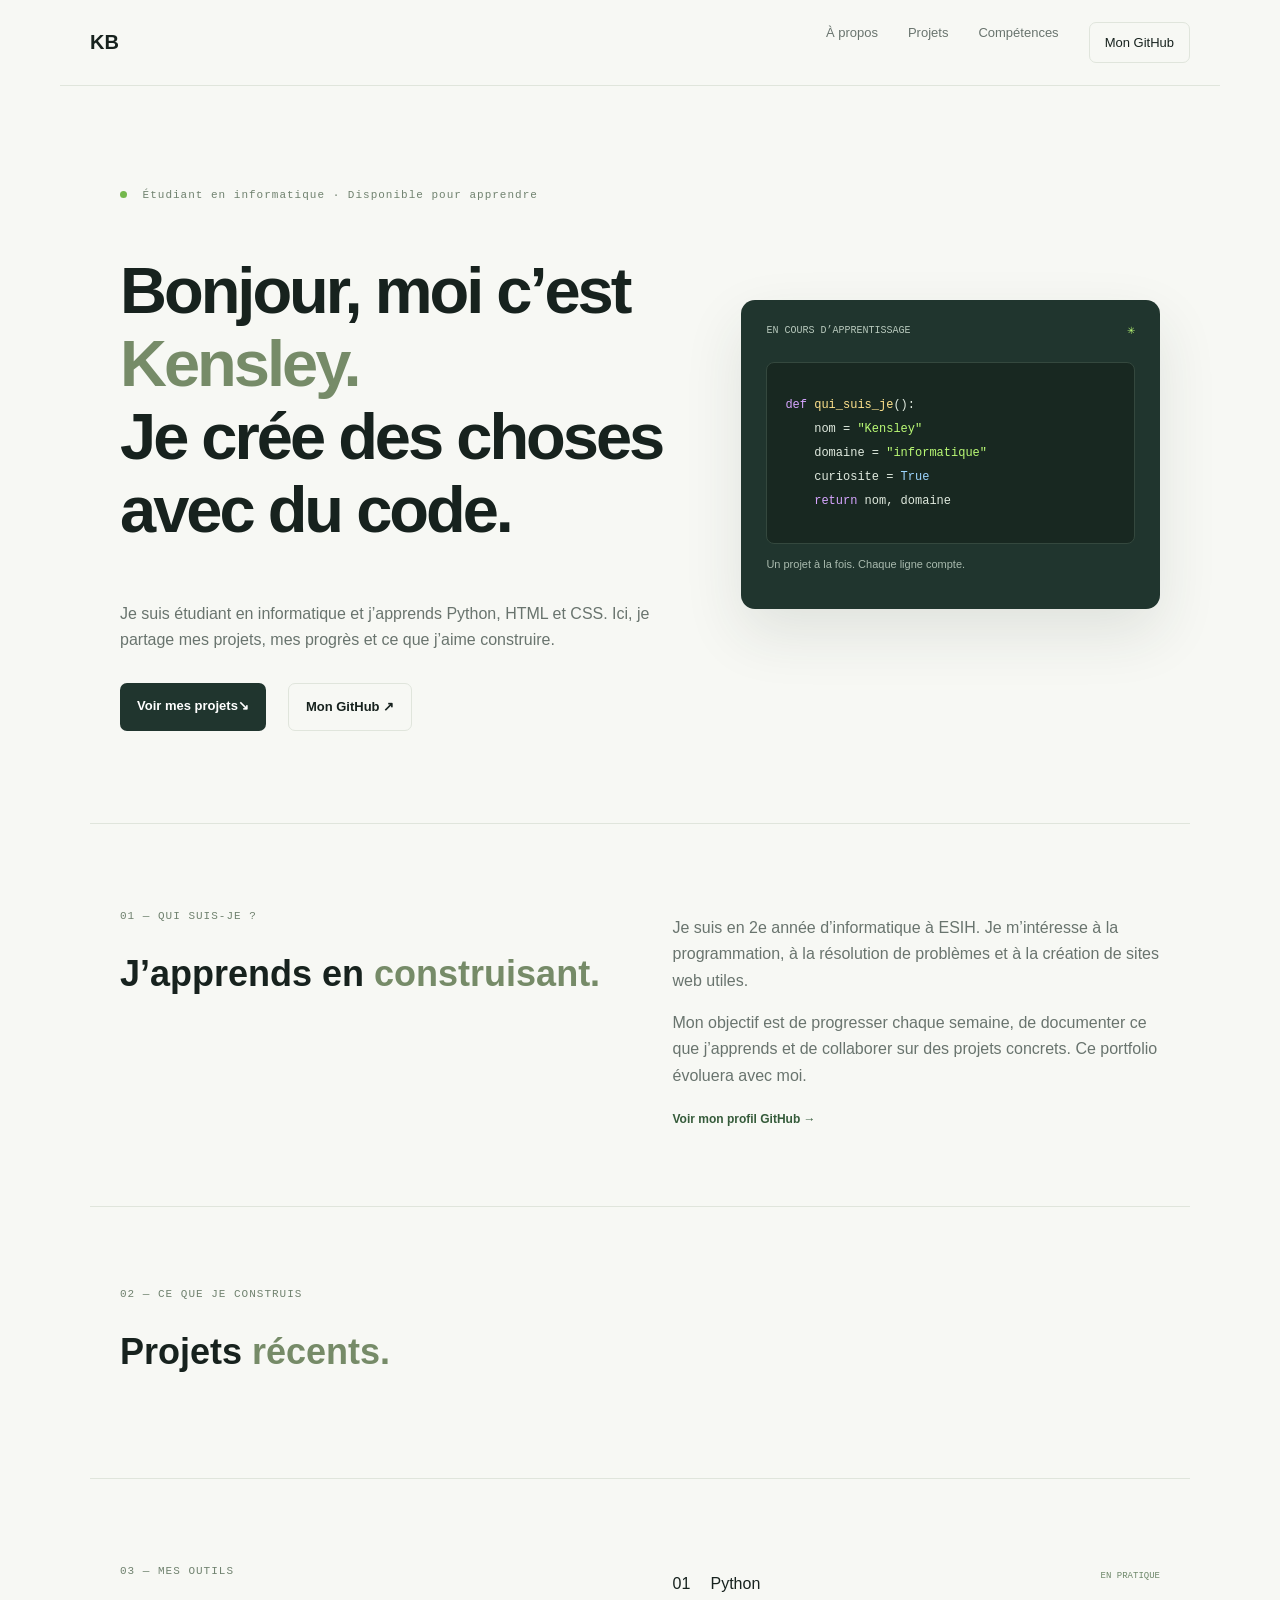
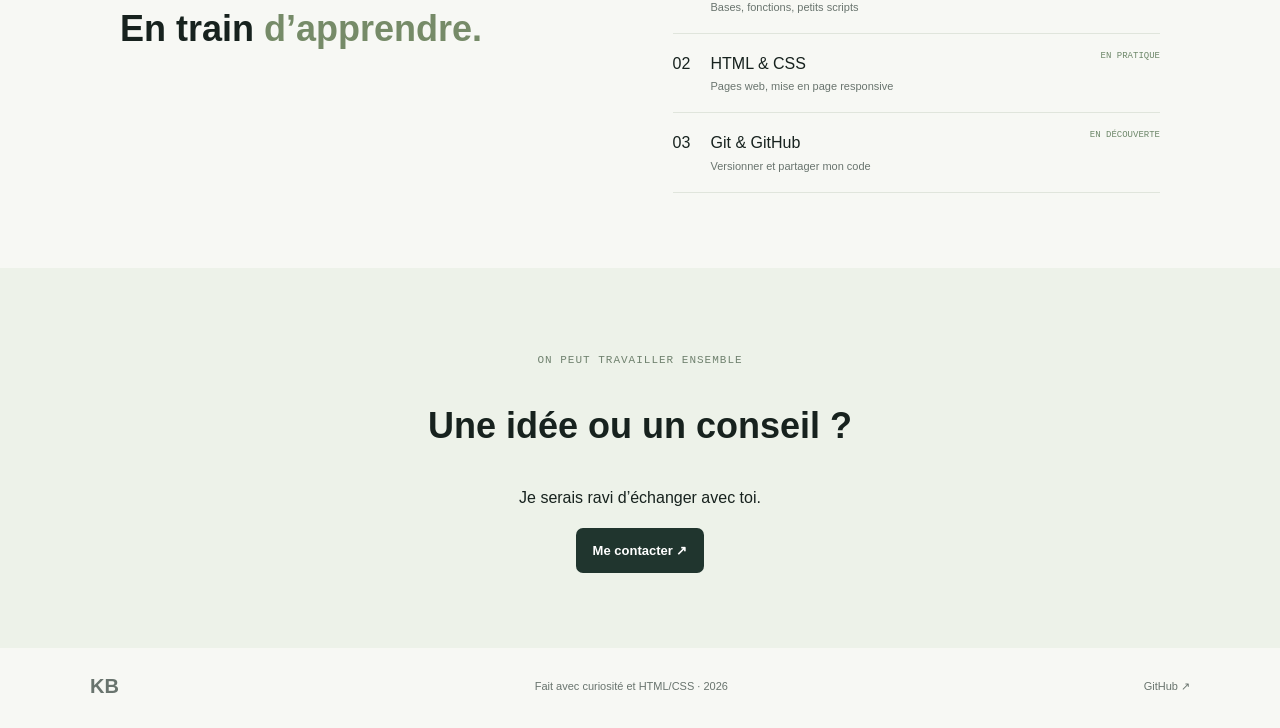
==== index.html @ d97b92f7 "Add portfolio homepage Initial creation of the portfolio webpage for Kensley, including sections for" ====
<!doctype html>
<html lang="fr">
<head>
  <meta charset="utf-8">
  <meta name="viewport" content="width=device-width, initial-scale=1">
  <meta name="description" content="Portfolio de Kensley, étudiant en informatique et développeur débutant.">
  <title>Kensley — Portfolio</title>
  <link rel="stylesheet" href="style.css">
</head>
<body>
  <header class="topbar"><a class="brand" href="#accueil">KB</a><nav aria-label="Navigation principale"><a href="#apropos">À propos</a><a href="#projets">Projets</a><a href="#competences">Compétences</a><a class="contact-link" href="https://github.com/kensleybadette88-cmd" target="_blank" rel="noreferrer">Mon GitHub</a></nav></header>
  <main>
    <section class="hero" id="accueil">
      <div class="hero-copy"><p class="eyebrow"><span class="status-dot"></span> Étudiant en informatique · Disponible pour apprendre</p><h1>Bonjour, moi c’est <span>Kensley.</span><br>Je crée des choses avec du code.</h1><p class="intro">Je suis étudiant en informatique et j’apprends Python, HTML et CSS. Ici, je partage mes projets, mes progrès et ce que j’aime construire.</p><div class="actions"><a class="button primary" href="#projets">Voir mes projets <span aria-hidden="true">↘</span></a><a class="button secondary" href="https://github.com/kensleybadette88-cmd" target="_blank" rel="noreferrer">Mon GitHub ↗</a></div></div>
      <div class="hero-card" aria-label="Carte de présentation"><div class="card-top"><span>EN COURS D’APPRENTISSAGE</span><span class="spark">✳</span></div><div class="code-window"><div class="window-dots"><i></i><i></i><i></i></div><pre><code><span class="code-purple">def</span> <span class="code-yellow">qui_suis_je</span>():
    nom = <span class="code-green">"Kensley"</span>
    domaine = <span class="code-green">"informatique"</span>
    curiosite = <span class="code-blue">True</span>
    <span class="code-purple">return</span> nom, domaine</code></pre></div><p class="card-note">Un projet à la fois. Chaque ligne compte.</p></div>
    </section>
    <section class="section about" id="apropos"><div class="section-heading"><p class="eyebrow">01 — QUI SUIS-JE ?</p><h2>J’apprends en <span>construisant.</span></h2></div><div class="about-text"><p>Je suis en 2e année d’informatique à ESIH. Je m’intéresse à la programmation, à la résolution de problèmes et à la création de sites web utiles.</p><p>Mon objectif est de progresser chaque semaine, de documenter ce que j’apprends et de collaborer sur des projets concrets. Ce portfolio évoluera avec moi.</p><a class="text-link" href="https://github.com/kensleybadette88-cmd" target="_blank" rel="noreferrer">Voir mon profil GitHub →</a></div></section>
    <section class="section projects" id="projets"><div class="section-heading"><p class="eyebrow">02 — CE QUE JE CONSTRUIS</p><h2>Projets <span>récents.</span></h2></div><div class="project-grid"><!-- AJOUTE TES CARTES DE PROJETS ICI --></div></section>
    <section class="section skills" id="competences"><div class="section-heading"><p class="eyebrow">03 — MES OUTILS</p><h2>En train <span>d’apprendre.</span></h2></div><div class="skill-list"><div><span class="skill-number">01</span><span class="skill-name">Python</span><span class="skill-detail">Bases, fonctions, petits scripts</span><span class="skill-level">EN PRATIQUE</span></div><div><span class="skill-number">02</span><span class="skill-name">HTML & CSS</span><span class="skill-detail">Pages web, mise en page responsive</span><span class="skill-level">EN PRATIQUE</span></div><div><span class="skill-number">03</span><span class="skill-name">Git & GitHub</span><span class="skill-detail">Versionner et partager mon code</span><span class="skill-level">EN DÉCOUVERTE</span></div></div></section>
    <section class="closing"><p class="eyebrow">ON PEUT TRAVAILLER ENSEMBLE</p><h2>Une idée ou un conseil ?</h2><p>Je serais ravi d’échanger avec toi.</p><a class="button primary" href="https://github.com/kensleybadette88-cmd" target="_blank" rel="noreferrer">Me contacter ↗</a></section>
  </main>
  <footer><a class="brand" href="#accueil">KB</a><span>Fait avec curiosité et HTML/CSS · 2026</span><a href="https://github.com/kensleybadette88-cmd" target="_blank" rel="noreferrer">GitHub ↗</a></footer>
</body>
</html>
---- style.css ----
:root{--ink:#17221e;--muted:#69746e;--paper:#f7f8f4;--green:#bafa75;--line:#e0e5dc;--deep:#20352e;--mono:monospace;--sans:Arial,sans-serif}*{box-sizing:border-box}html{scroll-behavior:smooth}body{margin:0;background:var(--paper);color:var(--ink);font-family:var(--sans);line-height:1.65}a{color:inherit;text-decoration:none}.topbar,footer{max-width:1160px;margin:auto;padding:22px 30px;display:flex;justify-content:space-between;align-items:center}.topbar{border-bottom:1px solid var(--line)}.brand{font-weight:800;font-size:20px}.topbar nav{display:flex;gap:30px;font-size:13px}.topbar nav a:not(.contact-link){color:var(--muted)}.contact-link{border:1px solid var(--line);padding:9px 15px;border-radius:7px}.hero{max-width:1100px;margin:auto;min-height:560px;padding:92px 30px;display:grid;grid-template-columns:1.15fr .85fr;align-items:center;gap:55px}.eyebrow{font:11px var(--mono);letter-spacing:1px;color:#70826f}.status-dot{display:inline-block;width:7px;height:7px;background:#74b84c;border-radius:50%;margin-right:8px}.hero h1{font-size:clamp(40px,5.2vw,65px);line-height:1.12;letter-spacing:-3px}.hero h1 span,.section-heading h2 span{color:#768b68}.intro,.about-text{color:var(--muted)}.actions{display:flex;gap:12px;margin-top:30px}.button{display:inline-flex;padding:12px 17px;border-radius:7px;font-size:13px;font-weight:700}.primary{background:var(--deep);color:white}.secondary{border:1px solid var(--line);margin-left:10px}.hero-card{background:var(--deep);color:white;border-radius:14px;padding:25px;box-shadow:0 24px 60px #20352e1c}.card-top{display:flex;justify-content:space-between;color:#b7c8bc;font:10px var(--mono)}.spark{color:var(--green)}.code-window{background:#182821;border:1px solid #34483e;border-radius:8px;margin-top:25px;padding:18px}.code-window pre{white-space:pre-wrap;font:12px/2 var(--mono);color:#e0eadf}.code-purple{color:#d6a5ff}.code-yellow{color:#ffe38d}.code-green{color:var(--green)}.code-blue{color:#9dd5ff}.card-note{color:#a9baae;font-size:11px}.section{max-width:1100px;margin:auto;padding:75px 30px;border-top:1px solid var(--line)}.about,.skills{display:grid;grid-template-columns:1fr 1fr;gap:65px}.section-heading h2{font-size:36px;line-height:1.2}.text-link{color:#355b3a;font-weight:bold;font-size:12px}.projects{padding-top:70px}.project-grid{display:grid;grid-template-columns:repeat(3,1fr);gap:18px;margin-top:25px}.project-card{background:white;border:1px solid var(--line);border-radius:10px;overflow:hidden}.project-visual{height:140px;display:grid;place-items:center;background:#e6f0dd}.project-content{padding:20px}.tags{display:flex;gap:8px}.tags span{background:#f1f4ee;padding:4px 8px;font:10px var(--mono)}.skill-list>div{display:grid;grid-template-columns:38px 1fr auto;padding:17px 0;border-bottom:1px solid var(--line)}.skill-detail{grid-column:2;color:var(--muted);font-size:11px}.skill-level{grid-column:3;grid-row:1/3;font:9px var(--mono);color:#6d8769}.closing{text-align:center;padding:75px 20px;background:#edf2e9}.closing h2{font-size:36px}footer{font-size:11px;color:var(--muted)}@media(max-width:760px){.hero{grid-template-columns:1fr;padding:65px 24px;gap:30px}.hero h1{font-size:45px}.section{padding:55px 24px}.about,.skills{grid-template-columns:1fr;gap:20px}.project-grid{grid-template-columns:1fr 1fr}.topbar nav{gap:12px}.topbar nav a:not(.contact-link){display:none}}@media(max-width:500px){.project-grid{grid-template-columns:1fr}.skill-level{display:none}footer{gap:10px;font-size:9px}}
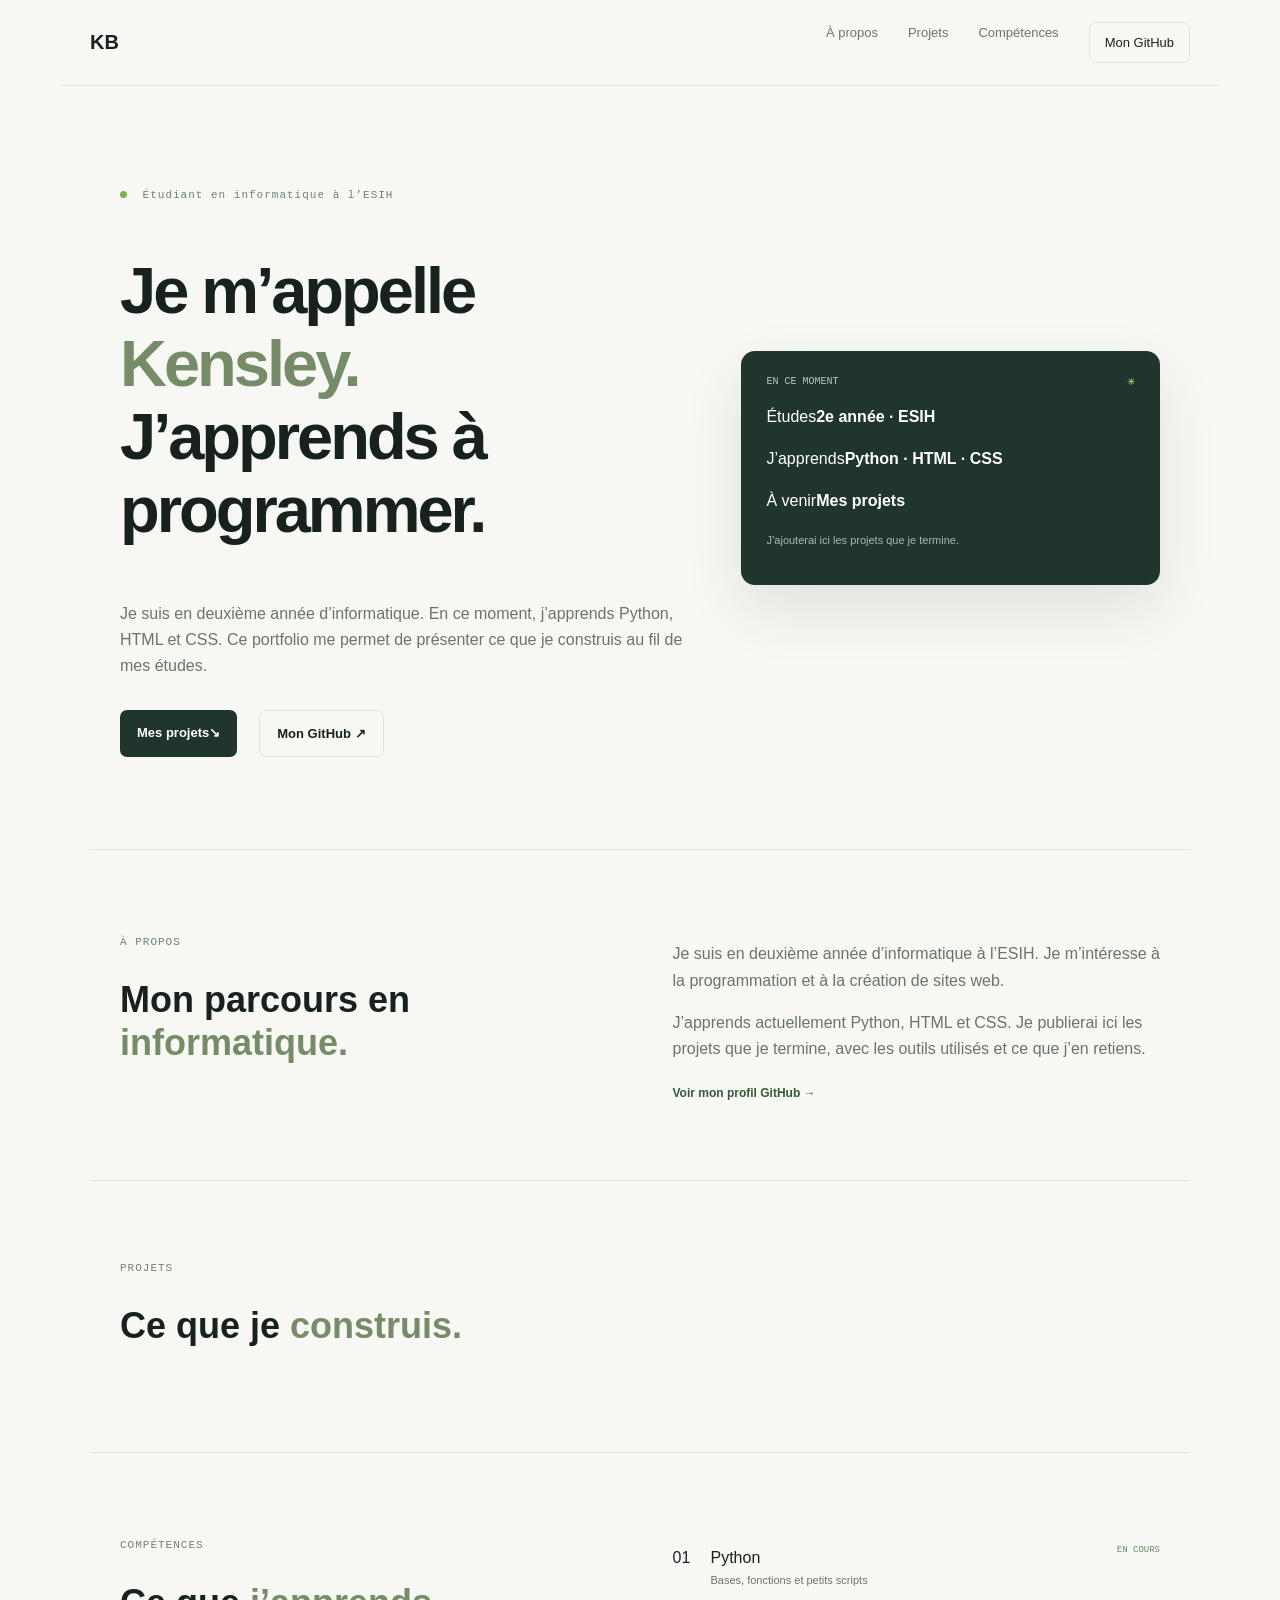
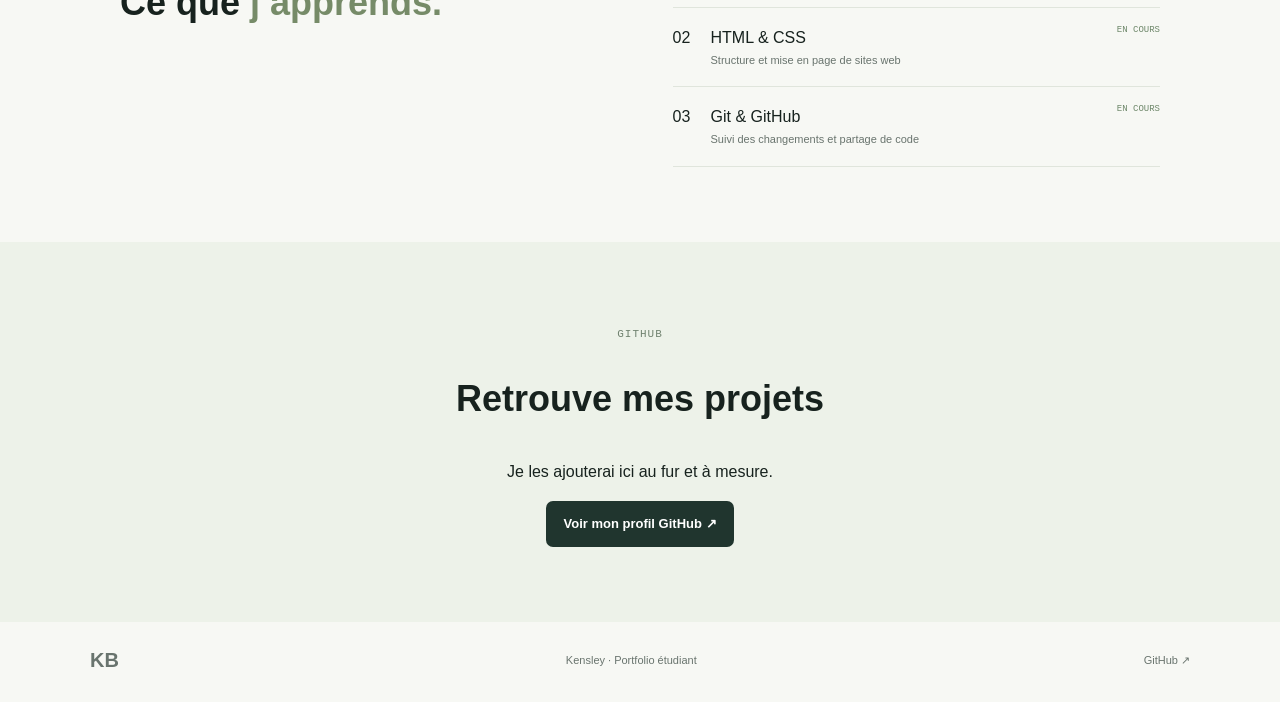
==== commit 569a353b: "Make portfolio text more personal Updated the portfolio description and modified various sections to" ====
--- a/index.html
+++ b/index.html
@@ -3,7 +3,7 @@
 <head>
   <meta charset="utf-8">
   <meta name="viewport" content="width=device-width, initial-scale=1">
-  <meta name="description" content="Portfolio de Kensley, étudiant en informatique et développeur débutant.">
+  <meta name="description" content="Portfolio de Kensley, étudiant en informatique à l’ESIH.">
   <title>Kensley — Portfolio</title>
   <link rel="stylesheet" href="style.css">
 </head>
@@ -11,18 +11,14 @@
   <header class="topbar"><a class="brand" href="#accueil">KB</a><nav aria-label="Navigation principale"><a href="#apropos">À propos</a><a href="#projets">Projets</a><a href="#competences">Compétences</a><a class="contact-link" href="https://github.com/kensleybadette88-cmd" target="_blank" rel="noreferrer">Mon GitHub</a></nav></header>
   <main>
     <section class="hero" id="accueil">
-      <div class="hero-copy"><p class="eyebrow"><span class="status-dot"></span> Étudiant en informatique · Disponible pour apprendre</p><h1>Bonjour, moi c’est <span>Kensley.</span><br>Je crée des choses avec du code.</h1><p class="intro">Je suis étudiant en informatique et j’apprends Python, HTML et CSS. Ici, je partage mes projets, mes progrès et ce que j’aime construire.</p><div class="actions"><a class="button primary" href="#projets">Voir mes projets <span aria-hidden="true">↘</span></a><a class="button secondary" href="https://github.com/kensleybadette88-cmd" target="_blank" rel="noreferrer">Mon GitHub ↗</a></div></div>
-      <div class="hero-card" aria-label="Carte de présentation"><div class="card-top"><span>EN COURS D’APPRENTISSAGE</span><span class="spark">✳</span></div><div class="code-window"><div class="window-dots"><i></i><i></i><i></i></div><pre><code><span class="code-purple">def</span> <span class="code-yellow">qui_suis_je</span>():
-    nom = <span class="code-green">"Kensley"</span>
-    domaine = <span class="code-green">"informatique"</span>
-    curiosite = <span class="code-blue">True</span>
-    <span class="code-purple">return</span> nom, domaine</code></pre></div><p class="card-note">Un projet à la fois. Chaque ligne compte.</p></div>
+      <div class="hero-copy"><p class="eyebrow"><span class="status-dot"></span> Étudiant en informatique à l’ESIH</p><h1>Je m’appelle <span>Kensley.</span><br>J’apprends à programmer.</h1><p class="intro">Je suis en deuxième année d’informatique. En ce moment, j’apprends Python, HTML et CSS. Ce portfolio me permet de présenter ce que je construis au fil de mes études.</p><div class="actions"><a class="button primary" href="#projets">Mes projets <span aria-hidden="true">↘</span></a><a class="button secondary" href="https://github.com/kensleybadette88-cmd" target="_blank" rel="noreferrer">Mon GitHub ↗</a></div></div>
+      <div class="hero-card" aria-label="Mon parcours"><div class="card-top"><span>EN CE MOMENT</span><span class="spark">✳</span></div><div class="profile-facts"><p><span>Études</span><strong>2e année · ESIH</strong></p><p><span>J’apprends</span><strong>Python · HTML · CSS</strong></p><p><span>À venir</span><strong>Mes projets</strong></p></div><p class="card-note">J’ajouterai ici les projets que je termine.</p></div>
     </section>
-    <section class="section about" id="apropos"><div class="section-heading"><p class="eyebrow">01 — QUI SUIS-JE ?</p><h2>J’apprends en <span>construisant.</span></h2></div><div class="about-text"><p>Je suis en 2e année d’informatique à ESIH. Je m’intéresse à la programmation, à la résolution de problèmes et à la création de sites web utiles.</p><p>Mon objectif est de progresser chaque semaine, de documenter ce que j’apprends et de collaborer sur des projets concrets. Ce portfolio évoluera avec moi.</p><a class="text-link" href="https://github.com/kensleybadette88-cmd" target="_blank" rel="noreferrer">Voir mon profil GitHub →</a></div></section>
-    <section class="section projects" id="projets"><div class="section-heading"><p class="eyebrow">02 — CE QUE JE CONSTRUIS</p><h2>Projets <span>récents.</span></h2></div><div class="project-grid"><!-- AJOUTE TES CARTES DE PROJETS ICI --></div></section>
-    <section class="section skills" id="competences"><div class="section-heading"><p class="eyebrow">03 — MES OUTILS</p><h2>En train <span>d’apprendre.</span></h2></div><div class="skill-list"><div><span class="skill-number">01</span><span class="skill-name">Python</span><span class="skill-detail">Bases, fonctions, petits scripts</span><span class="skill-level">EN PRATIQUE</span></div><div><span class="skill-number">02</span><span class="skill-name">HTML & CSS</span><span class="skill-detail">Pages web, mise en page responsive</span><span class="skill-level">EN PRATIQUE</span></div><div><span class="skill-number">03</span><span class="skill-name">Git & GitHub</span><span class="skill-detail">Versionner et partager mon code</span><span class="skill-level">EN DÉCOUVERTE</span></div></div></section>
-    <section class="closing"><p class="eyebrow">ON PEUT TRAVAILLER ENSEMBLE</p><h2>Une idée ou un conseil ?</h2><p>Je serais ravi d’échanger avec toi.</p><a class="button primary" href="https://github.com/kensleybadette88-cmd" target="_blank" rel="noreferrer">Me contacter ↗</a></section>
+    <section class="section about" id="apropos"><div class="section-heading"><p class="eyebrow">À PROPOS</p><h2>Mon parcours en <span>informatique.</span></h2></div><div class="about-text"><p>Je suis en deuxième année d’informatique à l’ESIH. Je m’intéresse à la programmation et à la création de sites web.</p><p>J’apprends actuellement Python, HTML et CSS. Je publierai ici les projets que je termine, avec les outils utilisés et ce que j’en retiens.</p><a class="text-link" href="https://github.com/kensleybadette88-cmd" target="_blank" rel="noreferrer">Voir mon profil GitHub →</a></div></section>
+    <section class="section projects" id="projets"><div class="section-heading"><p class="eyebrow">PROJETS</p><h2>Ce que je <span>construis.</span></h2></div><div class="project-grid"><!-- AJOUTE TES CARTES DE PROJETS ICI --></div></section>
+    <section class="section skills" id="competences"><div class="section-heading"><p class="eyebrow">COMPÉTENCES</p><h2>Ce que <span>j’apprends.</span></h2></div><div class="skill-list"><div><span class="skill-number">01</span><span class="skill-name">Python</span><span class="skill-detail">Bases, fonctions et petits scripts</span><span class="skill-level">EN COURS</span></div><div><span class="skill-number">02</span><span class="skill-name">HTML & CSS</span><span class="skill-detail">Structure et mise en page de sites web</span><span class="skill-level">EN COURS</span></div><div><span class="skill-number">03</span><span class="skill-name">Git & GitHub</span><span class="skill-detail">Suivi des changements et partage de code</span><span class="skill-level">EN COURS</span></div></div></section>
+    <section class="closing"><p class="eyebrow">GITHUB</p><h2>Retrouve mes projets</h2><p>Je les ajouterai ici au fur et à mesure.</p><a class="button primary" href="https://github.com/kensleybadette88-cmd" target="_blank" rel="noreferrer">Voir mon profil GitHub ↗</a></section>
   </main>
-  <footer><a class="brand" href="#accueil">KB</a><span>Fait avec curiosité et HTML/CSS · 2026</span><a href="https://github.com/kensleybadette88-cmd" target="_blank" rel="noreferrer">GitHub ↗</a></footer>
+  <footer><a class="brand" href="#accueil">KB</a><span>Kensley · Portfolio étudiant</span><a href="https://github.com/kensleybadette88-cmd" target="_blank" rel="noreferrer">GitHub ↗</a></footer>
 </body>
 </html>
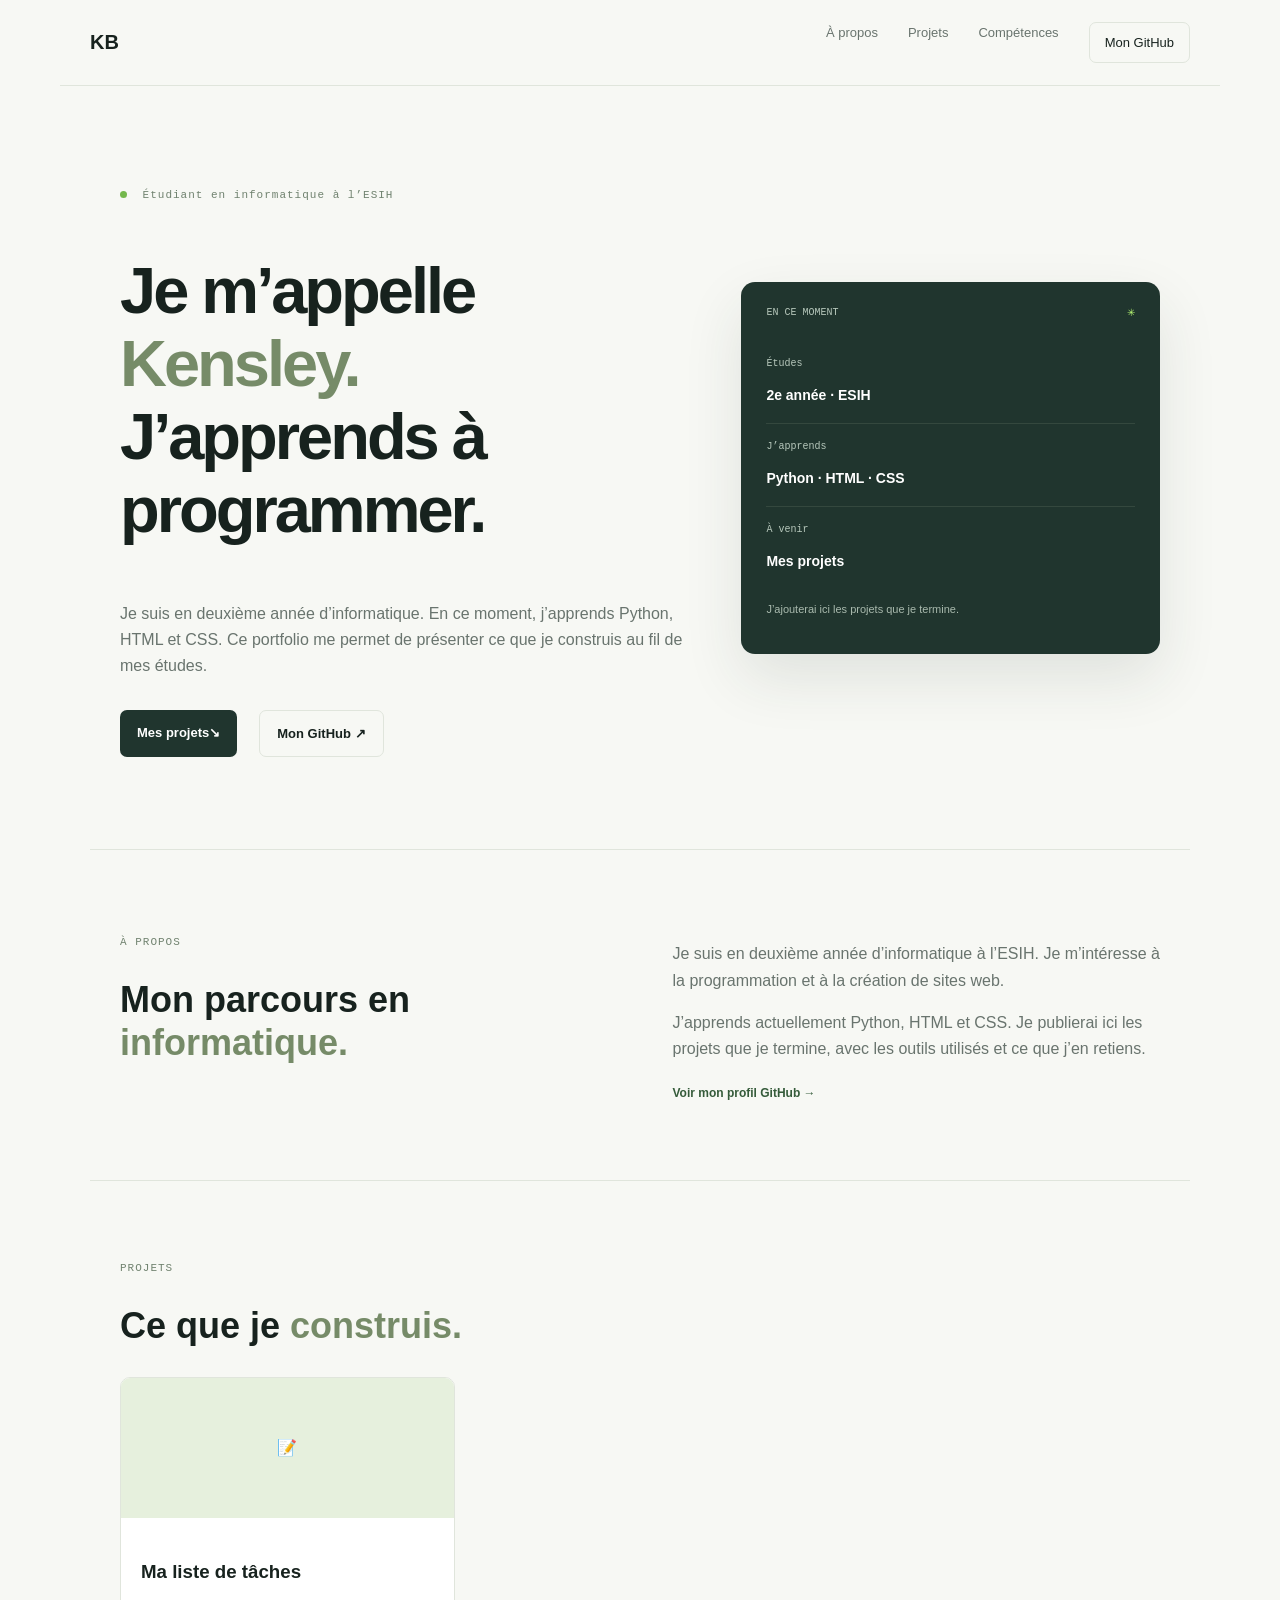
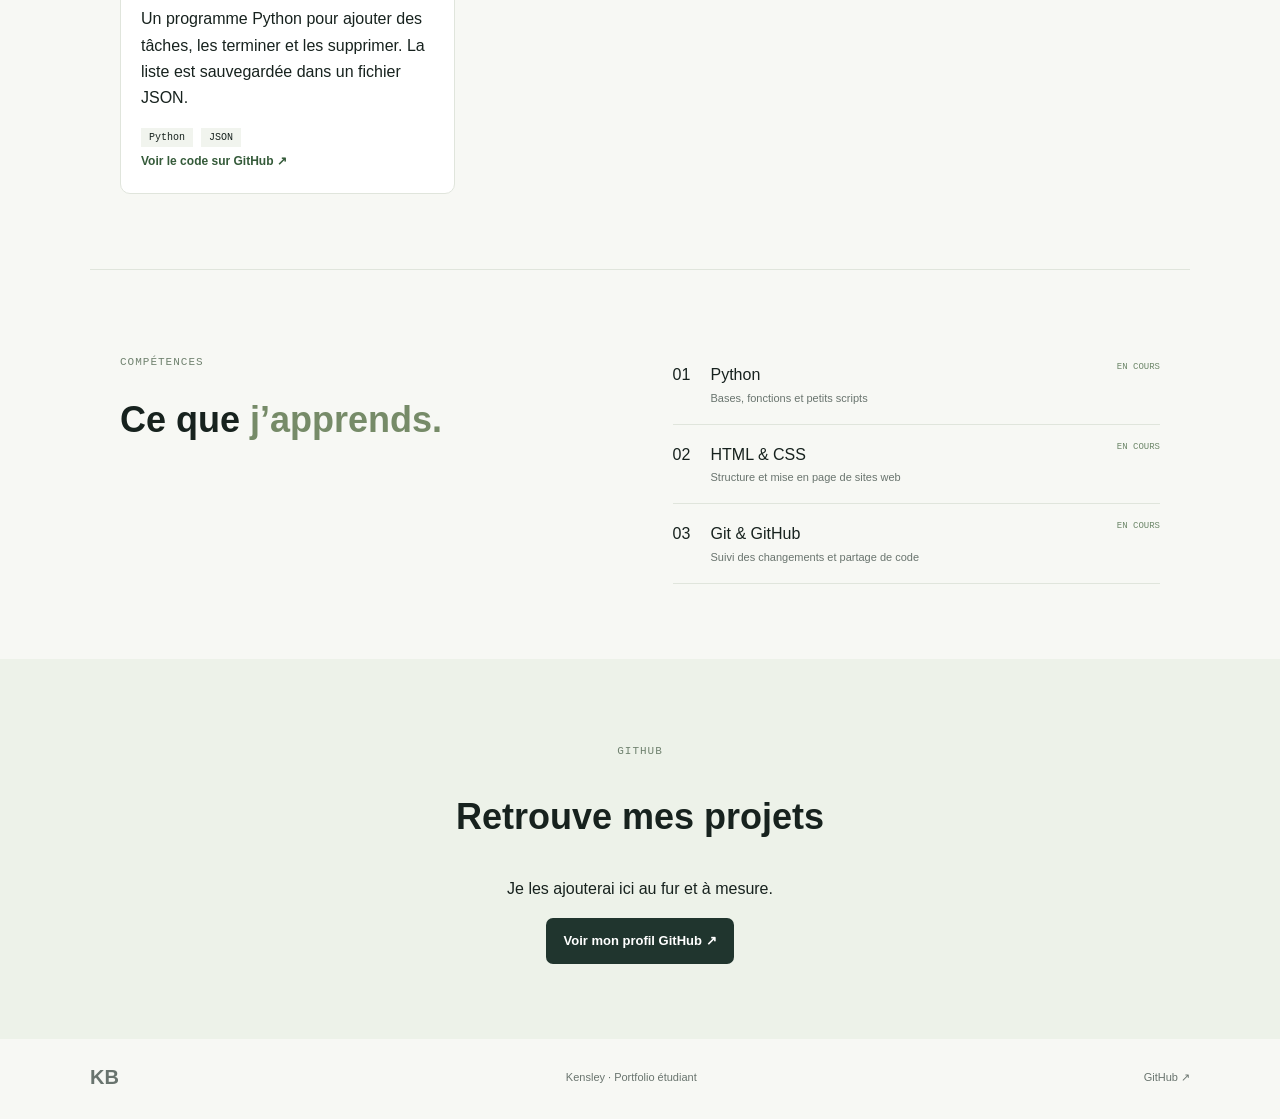
==== commit 9a1f064a: "Ajoute ma liste de tâches au portfolio Added a project card for a task list application with a descr" ====
--- a/index.html
+++ b/index.html
@@ -15,7 +15,15 @@
       <div class="hero-card" aria-label="Mon parcours"><div class="card-top"><span>EN CE MOMENT</span><span class="spark">✳</span></div><div class="profile-facts"><p><span>Études</span><strong>2e année · ESIH</strong></p><p><span>J’apprends</span><strong>Python · HTML · CSS</strong></p><p><span>À venir</span><strong>Mes projets</strong></p></div><p class="card-note">J’ajouterai ici les projets que je termine.</p></div>
     </section>
     <section class="section about" id="apropos"><div class="section-heading"><p class="eyebrow">À PROPOS</p><h2>Mon parcours en <span>informatique.</span></h2></div><div class="about-text"><p>Je suis en deuxième année d’informatique à l’ESIH. Je m’intéresse à la programmation et à la création de sites web.</p><p>J’apprends actuellement Python, HTML et CSS. Je publierai ici les projets que je termine, avec les outils utilisés et ce que j’en retiens.</p><a class="text-link" href="https://github.com/kensleybadette88-cmd" target="_blank" rel="noreferrer">Voir mon profil GitHub →</a></div></section>
-    <section class="section projects" id="projets"><div class="section-heading"><p class="eyebrow">PROJETS</p><h2>Ce que je <span>construis.</span></h2></div><div class="project-grid"><!-- AJOUTE TES CARTES DE PROJETS ICI --></div></section>
+    <section class="section projects" id="projets"><div class="section-heading"><p class="eyebrow">PROJETS</p><h2>Ce que je <span>construis.</span></h2></div><div class="project-grid"><article class="project-card">
+  <div class="project-visual" aria-hidden="true">📝</div>
+  <div class="project-content">
+    <h3>Ma liste de tâches</h3>
+    <p>Un programme Python pour ajouter des tâches, les terminer et les supprimer. La liste est sauvegardée dans un fichier JSON.</p>
+    <div class="tags"><span>Python</span><span>JSON</span></div>
+    <a class="text-link" href="https://github.com/kensleybadette88-cmd/liste-de-taches" target="_blank" rel="noreferrer">Voir le code sur GitHub ↗</a>
+  </div>
+</article></div></section>
     <section class="section skills" id="competences"><div class="section-heading"><p class="eyebrow">COMPÉTENCES</p><h2>Ce que <span>j’apprends.</span></h2></div><div class="skill-list"><div><span class="skill-number">01</span><span class="skill-name">Python</span><span class="skill-detail">Bases, fonctions et petits scripts</span><span class="skill-level">EN COURS</span></div><div><span class="skill-number">02</span><span class="skill-name">HTML & CSS</span><span class="skill-detail">Structure et mise en page de sites web</span><span class="skill-level">EN COURS</span></div><div><span class="skill-number">03</span><span class="skill-name">Git & GitHub</span><span class="skill-detail">Suivi des changements et partage de code</span><span class="skill-level">EN COURS</span></div></div></section>
     <section class="closing"><p class="eyebrow">GITHUB</p><h2>Retrouve mes projets</h2><p>Je les ajouterai ici au fur et à mesure.</p><a class="button primary" href="https://github.com/kensleybadette88-cmd" target="_blank" rel="noreferrer">Voir mon profil GitHub ↗</a></section>
   </main>
--- a/style.css
+++ b/style.css
@@ -1 +1,4 @@
 :root{--ink:#17221e;--muted:#69746e;--paper:#f7f8f4;--green:#bafa75;--line:#e0e5dc;--deep:#20352e;--mono:monospace;--sans:Arial,sans-serif}*{box-sizing:border-box}html{scroll-behavior:smooth}body{margin:0;background:var(--paper);color:var(--ink);font-family:var(--sans);line-height:1.65}a{color:inherit;text-decoration:none}.topbar,footer{max-width:1160px;margin:auto;padding:22px 30px;display:flex;justify-content:space-between;align-items:center}.topbar{border-bottom:1px solid var(--line)}.brand{font-weight:800;font-size:20px}.topbar nav{display:flex;gap:30px;font-size:13px}.topbar nav a:not(.contact-link){color:var(--muted)}.contact-link{border:1px solid var(--line);padding:9px 15px;border-radius:7px}.hero{max-width:1100px;margin:auto;min-height:560px;padding:92px 30px;display:grid;grid-template-columns:1.15fr .85fr;align-items:center;gap:55px}.eyebrow{font:11px var(--mono);letter-spacing:1px;color:#70826f}.status-dot{display:inline-block;width:7px;height:7px;background:#74b84c;border-radius:50%;margin-right:8px}.hero h1{font-size:clamp(40px,5.2vw,65px);line-height:1.12;letter-spacing:-3px}.hero h1 span,.section-heading h2 span{color:#768b68}.intro,.about-text{color:var(--muted)}.actions{display:flex;gap:12px;margin-top:30px}.button{display:inline-flex;padding:12px 17px;border-radius:7px;font-size:13px;font-weight:700}.primary{background:var(--deep);color:white}.secondary{border:1px solid var(--line);margin-left:10px}.hero-card{background:var(--deep);color:white;border-radius:14px;padding:25px;box-shadow:0 24px 60px #20352e1c}.card-top{display:flex;justify-content:space-between;color:#b7c8bc;font:10px var(--mono)}.spark{color:var(--green)}.code-window{background:#182821;border:1px solid #34483e;border-radius:8px;margin-top:25px;padding:18px}.code-window pre{white-space:pre-wrap;font:12px/2 var(--mono);color:#e0eadf}.code-purple{color:#d6a5ff}.code-yellow{color:#ffe38d}.code-green{color:var(--green)}.code-blue{color:#9dd5ff}.card-note{color:#a9baae;font-size:11px}.section{max-width:1100px;margin:auto;padding:75px 30px;border-top:1px solid var(--line)}.about,.skills{display:grid;grid-template-columns:1fr 1fr;gap:65px}.section-heading h2{font-size:36px;line-height:1.2}.text-link{color:#355b3a;font-weight:bold;font-size:12px}.projects{padding-top:70px}.project-grid{display:grid;grid-template-columns:repeat(3,1fr);gap:18px;margin-top:25px}.project-card{background:white;border:1px solid var(--line);border-radius:10px;overflow:hidden}.project-visual{height:140px;display:grid;place-items:center;background:#e6f0dd}.project-content{padding:20px}.tags{display:flex;gap:8px}.tags span{background:#f1f4ee;padding:4px 8px;font:10px var(--mono)}.skill-list>div{display:grid;grid-template-columns:38px 1fr auto;padding:17px 0;border-bottom:1px solid var(--line)}.skill-detail{grid-column:2;color:var(--muted);font-size:11px}.skill-level{grid-column:3;grid-row:1/3;font:9px var(--mono);color:#6d8769}.closing{text-align:center;padding:75px 20px;background:#edf2e9}.closing h2{font-size:36px}footer{font-size:11px;color:var(--muted)}@media(max-width:760px){.hero{grid-template-columns:1fr;padding:65px 24px;gap:30px}.hero h1{font-size:45px}.section{padding:55px 24px}.about,.skills{grid-template-columns:1fr;gap:20px}.project-grid{grid-template-columns:1fr 1fr}.topbar nav{gap:12px}.topbar nav a:not(.contact-link){display:none}}@media(max-width:500px){.project-grid{grid-template-columns:1fr}.skill-level{display:none}footer{gap:10px;font-size:9px}}
+.profile-facts{margin-top:22px}.profile-facts p{display:flex;flex-direction:column;gap:5px;margin:0;padding:14px 0;border-bottom:1px solid #34483e}.profile-facts p:last-child{border:0}.profile-facts span{font:10px var(--mono);color:#b7c8bc}.profile-facts strong{font-size:14px;color:white}
+
+.profile-facts p{gap:12px;padding:17px 0}.profile-facts span{display:block;margin-bottom:4px}.profile-facts strong{display:block;line-height:1.5}
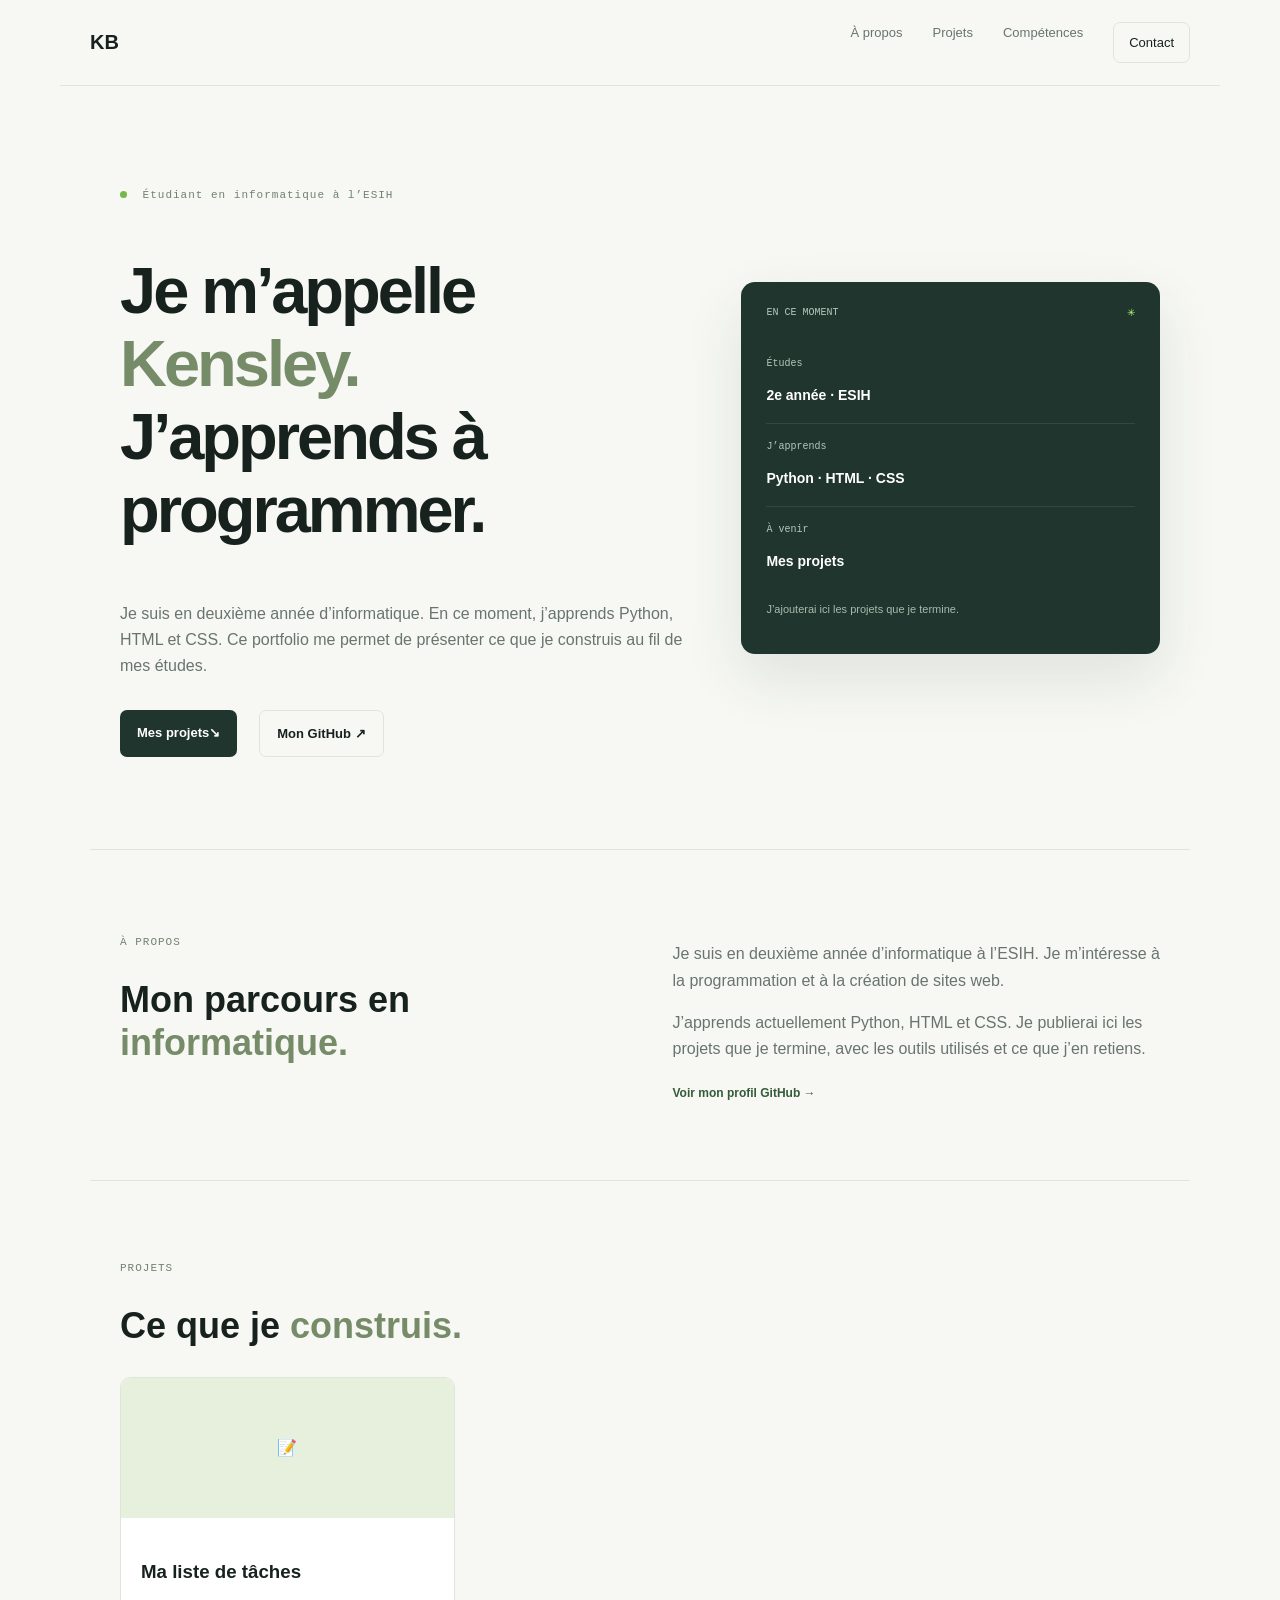
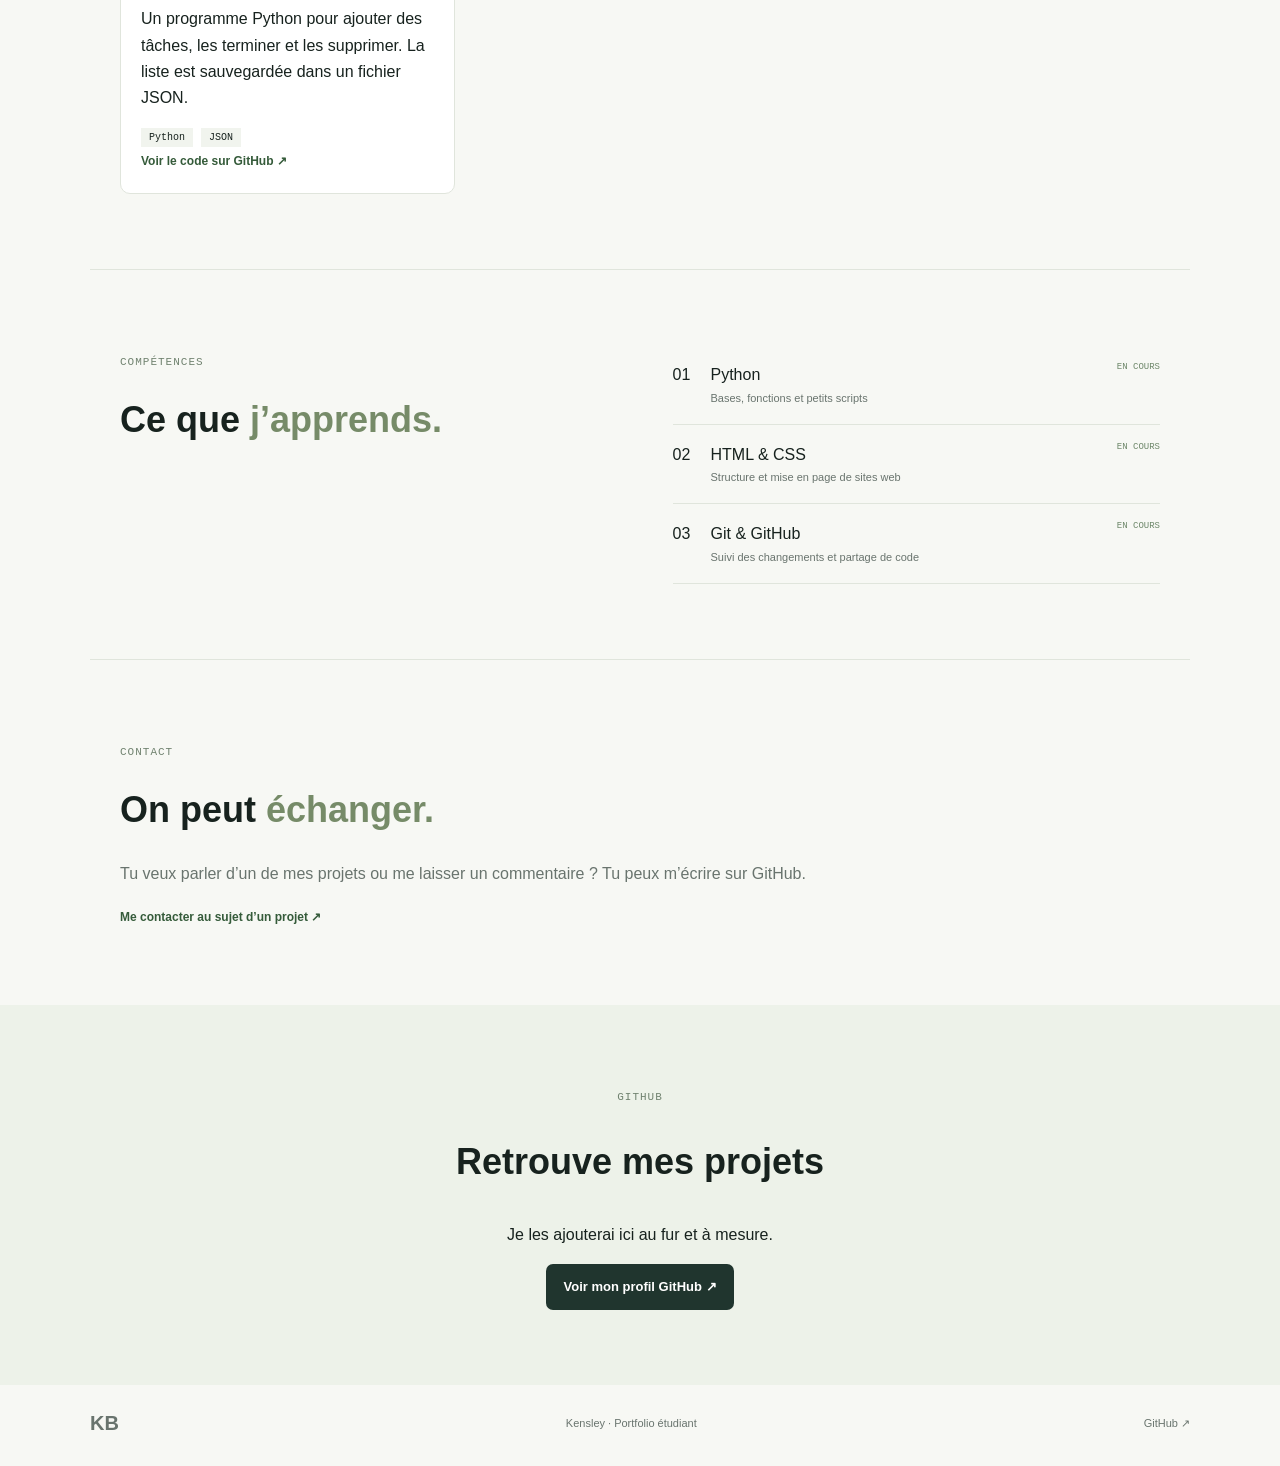
==== commit 1103be54: "Ajoute une section Contact" ====
--- a/index.html
+++ b/index.html
@@ -8,7 +8,7 @@
   <link rel="stylesheet" href="style.css">
 </head>
 <body>
-  <header class="topbar"><a class="brand" href="#accueil">KB</a><nav aria-label="Navigation principale"><a href="#apropos">À propos</a><a href="#projets">Projets</a><a href="#competences">Compétences</a><a class="contact-link" href="https://github.com/kensleybadette88-cmd" target="_blank" rel="noreferrer">Mon GitHub</a></nav></header>
+  <header class="topbar"><a class="brand" href="#accueil">KB</a><nav aria-label="Navigation principale"><a href="#apropos">À propos</a><a href="#projets">Projets</a><a href="#competences">Compétences</a><a class="contact-link" href="#contact">Contact</a></nav></header>
   <main>
     <section class="hero" id="accueil">
       <div class="hero-copy"><p class="eyebrow"><span class="status-dot"></span> Étudiant en informatique à l’ESIH</p><h1>Je m’appelle <span>Kensley.</span><br>J’apprends à programmer.</h1><p class="intro">Je suis en deuxième année d’informatique. En ce moment, j’apprends Python, HTML et CSS. Ce portfolio me permet de présenter ce que je construis au fil de mes études.</p><div class="actions"><a class="button primary" href="#projets">Mes projets <span aria-hidden="true">↘</span></a><a class="button secondary" href="https://github.com/kensleybadette88-cmd" target="_blank" rel="noreferrer">Mon GitHub ↗</a></div></div>
@@ -25,6 +25,7 @@
   </div>
 </article></div></section>
     <section class="section skills" id="competences"><div class="section-heading"><p class="eyebrow">COMPÉTENCES</p><h2>Ce que <span>j’apprends.</span></h2></div><div class="skill-list"><div><span class="skill-number">01</span><span class="skill-name">Python</span><span class="skill-detail">Bases, fonctions et petits scripts</span><span class="skill-level">EN COURS</span></div><div><span class="skill-number">02</span><span class="skill-name">HTML & CSS</span><span class="skill-detail">Structure et mise en page de sites web</span><span class="skill-level">EN COURS</span></div><div><span class="skill-number">03</span><span class="skill-name">Git & GitHub</span><span class="skill-detail">Suivi des changements et partage de code</span><span class="skill-level">EN COURS</span></div></div></section>
+    <section class="section contact" id="contact"><div class="section-heading"><p class="eyebrow">CONTACT</p><h2>On peut <span>échanger.</span></h2></div><div class="about-text"><p>Tu veux parler d’un de mes projets ou me laisser un commentaire ? Tu peux m’écrire sur GitHub.</p><a class="text-link" href="https://github.com/kensleybadette88-cmd/liste-de-taches/issues/new" target="_blank" rel="noreferrer">Me contacter au sujet d’un projet ↗</a></div></section>
     <section class="closing"><p class="eyebrow">GITHUB</p><h2>Retrouve mes projets</h2><p>Je les ajouterai ici au fur et à mesure.</p><a class="button primary" href="https://github.com/kensleybadette88-cmd" target="_blank" rel="noreferrer">Voir mon profil GitHub ↗</a></section>
   </main>
   <footer><a class="brand" href="#accueil">KB</a><span>Kensley · Portfolio étudiant</span><a href="https://github.com/kensleybadette88-cmd" target="_blank" rel="noreferrer">GitHub ↗</a></footer>
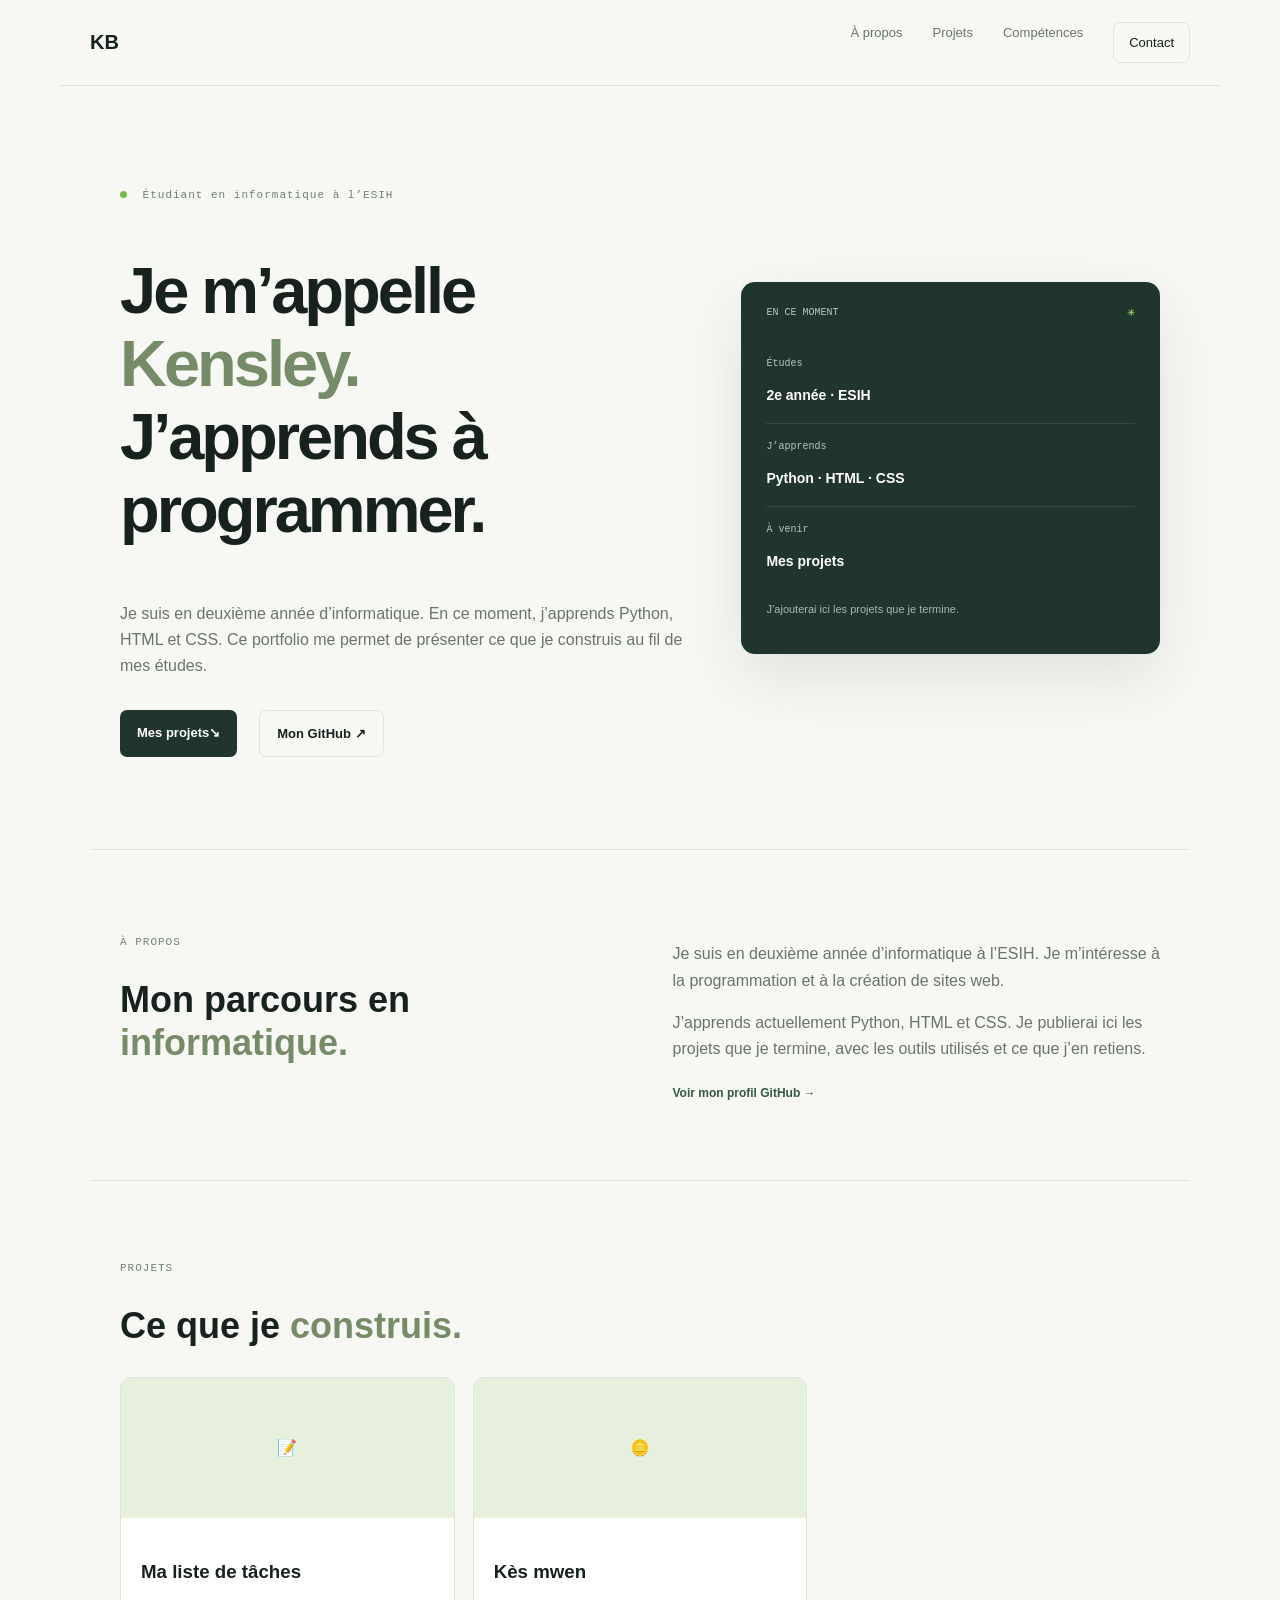
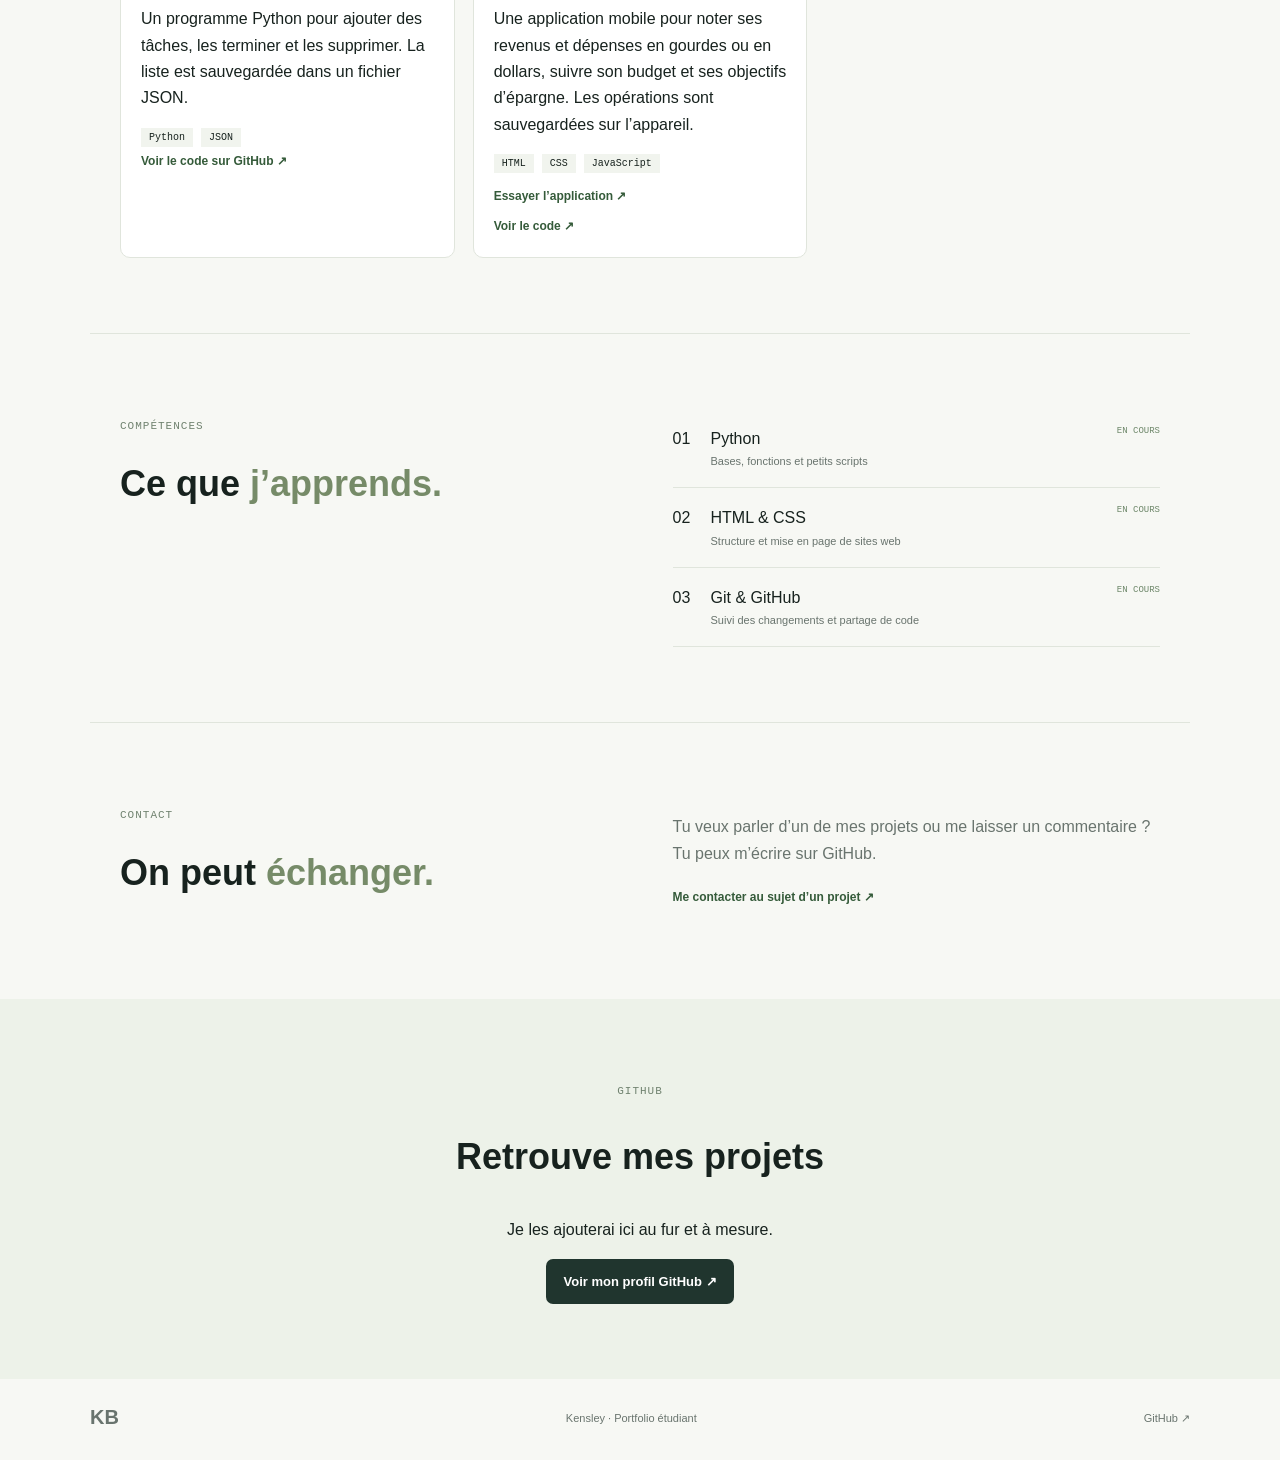
==== commit 3e007879: "Ajoute Kès mwen au portfolio" ====
--- a/index.html
+++ b/index.html
@@ -23,6 +23,15 @@
     <div class="tags"><span>Python</span><span>JSON</span></div>
     <a class="text-link" href="https://github.com/kensleybadette88-cmd/liste-de-taches" target="_blank" rel="noreferrer">Voir le code sur GitHub ↗</a>
   </div>
+</article>
+<article class="project-card">
+  <div class="project-visual" aria-hidden="true">🪙</div>
+  <div class="project-content">
+    <h3>Kès mwen</h3>
+    <p>Une application mobile pour noter ses revenus et dépenses en gourdes ou en dollars, suivre son budget et ses objectifs d’épargne. Les opérations sont sauvegardées sur l’appareil.</p>
+    <div class="tags"><span>HTML</span><span>CSS</span><span>JavaScript</span></div>
+    <div class="project-links"><a class="text-link" href="https://kensleybadette88-cmd.github.io/kes-mwen/">Essayer l’application ↗</a><a class="text-link" href="https://github.com/kensleybadette88-cmd/kensleybadette88-cmd.github.io/tree/main/kes-mwen" target="_blank" rel="noreferrer">Voir le code ↗</a></div>
+  </div>
 </article></div></section>
     <section class="section skills" id="competences"><div class="section-heading"><p class="eyebrow">COMPÉTENCES</p><h2>Ce que <span>j’apprends.</span></h2></div><div class="skill-list"><div><span class="skill-number">01</span><span class="skill-name">Python</span><span class="skill-detail">Bases, fonctions et petits scripts</span><span class="skill-level">EN COURS</span></div><div><span class="skill-number">02</span><span class="skill-name">HTML & CSS</span><span class="skill-detail">Structure et mise en page de sites web</span><span class="skill-level">EN COURS</span></div><div><span class="skill-number">03</span><span class="skill-name">Git & GitHub</span><span class="skill-detail">Suivi des changements et partage de code</span><span class="skill-level">EN COURS</span></div></div></section>
     <section class="section contact" id="contact"><div class="section-heading"><p class="eyebrow">CONTACT</p><h2>On peut <span>échanger.</span></h2></div><div class="about-text"><p>Tu veux parler d’un de mes projets ou me laisser un commentaire ? Tu peux m’écrire sur GitHub.</p><a class="text-link" href="https://github.com/kensleybadette88-cmd/liste-de-taches/issues/new" target="_blank" rel="noreferrer">Me contacter au sujet d’un projet ↗</a></div></section>
--- a/style.css
+++ b/style.css
@@ -1,4 +1,6 @@
-:root{--ink:#17221e;--muted:#69746e;--paper:#f7f8f4;--green:#bafa75;--line:#e0e5dc;--deep:#20352e;--mono:monospace;--sans:Arial,sans-serif}*{box-sizing:border-box}html{scroll-behavior:smooth}body{margin:0;background:var(--paper);color:var(--ink);font-family:var(--sans);line-height:1.65}a{color:inherit;text-decoration:none}.topbar,footer{max-width:1160px;margin:auto;padding:22px 30px;display:flex;justify-content:space-between;align-items:center}.topbar{border-bottom:1px solid var(--line)}.brand{font-weight:800;font-size:20px}.topbar nav{display:flex;gap:30px;font-size:13px}.topbar nav a:not(.contact-link){color:var(--muted)}.contact-link{border:1px solid var(--line);padding:9px 15px;border-radius:7px}.hero{max-width:1100px;margin:auto;min-height:560px;padding:92px 30px;display:grid;grid-template-columns:1.15fr .85fr;align-items:center;gap:55px}.eyebrow{font:11px var(--mono);letter-spacing:1px;color:#70826f}.status-dot{display:inline-block;width:7px;height:7px;background:#74b84c;border-radius:50%;margin-right:8px}.hero h1{font-size:clamp(40px,5.2vw,65px);line-height:1.12;letter-spacing:-3px}.hero h1 span,.section-heading h2 span{color:#768b68}.intro,.about-text{color:var(--muted)}.actions{display:flex;gap:12px;margin-top:30px}.button{display:inline-flex;padding:12px 17px;border-radius:7px;font-size:13px;font-weight:700}.primary{background:var(--deep);color:white}.secondary{border:1px solid var(--line);margin-left:10px}.hero-card{background:var(--deep);color:white;border-radius:14px;padding:25px;box-shadow:0 24px 60px #20352e1c}.card-top{display:flex;justify-content:space-between;color:#b7c8bc;font:10px var(--mono)}.spark{color:var(--green)}.code-window{background:#182821;border:1px solid #34483e;border-radius:8px;margin-top:25px;padding:18px}.code-window pre{white-space:pre-wrap;font:12px/2 var(--mono);color:#e0eadf}.code-purple{color:#d6a5ff}.code-yellow{color:#ffe38d}.code-green{color:var(--green)}.code-blue{color:#9dd5ff}.card-note{color:#a9baae;font-size:11px}.section{max-width:1100px;margin:auto;padding:75px 30px;border-top:1px solid var(--line)}.about,.skills{display:grid;grid-template-columns:1fr 1fr;gap:65px}.section-heading h2{font-size:36px;line-height:1.2}.text-link{color:#355b3a;font-weight:bold;font-size:12px}.projects{padding-top:70px}.project-grid{display:grid;grid-template-columns:repeat(3,1fr);gap:18px;margin-top:25px}.project-card{background:white;border:1px solid var(--line);border-radius:10px;overflow:hidden}.project-visual{height:140px;display:grid;place-items:center;background:#e6f0dd}.project-content{padding:20px}.tags{display:flex;gap:8px}.tags span{background:#f1f4ee;padding:4px 8px;font:10px var(--mono)}.skill-list>div{display:grid;grid-template-columns:38px 1fr auto;padding:17px 0;border-bottom:1px solid var(--line)}.skill-detail{grid-column:2;color:var(--muted);font-size:11px}.skill-level{grid-column:3;grid-row:1/3;font:9px var(--mono);color:#6d8769}.closing{text-align:center;padding:75px 20px;background:#edf2e9}.closing h2{font-size:36px}footer{font-size:11px;color:var(--muted)}@media(max-width:760px){.hero{grid-template-columns:1fr;padding:65px 24px;gap:30px}.hero h1{font-size:45px}.section{padding:55px 24px}.about,.skills{grid-template-columns:1fr;gap:20px}.project-grid{grid-template-columns:1fr 1fr}.topbar nav{gap:12px}.topbar nav a:not(.contact-link){display:none}}@media(max-width:500px){.project-grid{grid-template-columns:1fr}.skill-level{display:none}footer{gap:10px;font-size:9px}}
+:root{--ink:#17221e;--muted:#69746e;--paper:#f7f8f4;--green:#bafa75;--line:#e0e5dc;--deep:#20352e;--mono:monospace;--sans:Arial,sans-serif}*{box-sizing:border-box}html{scroll-behavior:smooth}body{margin:0;background:var(--paper);color:var(--ink);font-family:var(--sans);line-height:1.65}a{color:inherit;text-decoration:none}.topbar,footer{max-width:1160px;margin:auto;padding:22px 30px;display:flex;justify-content:space-between;align-items:center}.topbar{border-bottom:1px solid var(--line)}.brand{font-weight:800;font-size:20px}.topbar nav{display:flex;gap:30px;font-size:13px}.topbar nav a:not(.contact-link){color:var(--muted)}.contact-link{border:1px solid var(--line);padding:9px 15px;border-radius:7px}.hero{max-width:1100px;margin:auto;min-height:560px;padding:92px 30px;display:grid;grid-template-columns:1.15fr .85fr;align-items:center;gap:55px}.eyebrow{font:11px var(--mono);letter-spacing:1px;color:#70826f}.status-dot{display:inline-block;width:7px;height:7px;background:#74b84c;border-radius:50%;margin-right:8px}.hero h1{font-size:clamp(40px,5.2vw,65px);line-height:1.12;letter-spacing:-3px}.hero h1 span,.section-heading h2 span{color:#768b68}.intro,.about-text{color:var(--muted)}.actions{display:flex;gap:12px;margin-top:30px}.button{display:inline-flex;padding:12px 17px;border-radius:7px;font-size:13px;font-weight:700}.primary{background:var(--deep);color:white}.secondary{border:1px solid var(--line);margin-left:10px}.hero-card{background:var(--deep);color:white;border-radius:14px;padding:25px;box-shadow:0 24px 60px #20352e1c}.card-top{display:flex;justify-content:space-between;color:#b7c8bc;font:10px var(--mono)}.spark{color:var(--green)}.code-window{background:#182821;border:1px solid #34483e;border-radius:8px;margin-top:25px;padding:18px}.code-window pre{white-space:pre-wrap;font:12px/2 var(--mono);color:#e0eadf}.code-purple{color:#d6a5ff}.code-yellow{color:#ffe38d}.code-green{color:var(--green)}.code-blue{color:#9dd5ff}.card-note{color:#a9baae;font-size:11px}.section{max-width:1100px;margin:auto;padding:75px 30px;border-top:1px solid var(--line)}.about,.skills,.contact{display:grid;grid-template-columns:1fr 1fr;gap:65px}.section-heading h2{font-size:36px;line-height:1.2}.text-link{color:#355b3a;font-weight:bold;font-size:12px}.projects{padding-top:70px}.project-grid{display:grid;grid-template-columns:repeat(3,1fr);gap:18px;margin-top:25px}.project-card{background:white;border:1px solid var(--line);border-radius:10px;overflow:hidden}.project-visual{height:140px;display:grid;place-items:center;background:#e6f0dd}.project-content{padding:20px}.tags{display:flex;gap:8px}.tags span{background:#f1f4ee;padding:4px 8px;font:10px var(--mono)}.skill-list>div{display:grid;grid-template-columns:38px 1fr auto;padding:17px 0;border-bottom:1px solid var(--line)}.skill-detail{grid-column:2;color:var(--muted);font-size:11px}.skill-level{grid-column:3;grid-row:1/3;font:9px var(--mono);color:#6d8769}.closing{text-align:center;padding:75px 20px;background:#edf2e9}.closing h2{font-size:36px}footer{font-size:11px;color:var(--muted)}@media(max-width:760px){.hero{grid-template-columns:1fr;padding:65px 24px;gap:30px}.hero h1{font-size:45px}.section{padding:55px 24px}.about,.skills,.contact{grid-template-columns:1fr;gap:20px}.project-grid{grid-template-columns:1fr 1fr}.topbar nav{gap:12px}.topbar nav a:not(.contact-link){display:none}}@media(max-width:500px){.project-grid{grid-template-columns:1fr}.skill-level{display:none}footer{gap:10px;font-size:9px}}
 .profile-facts{margin-top:22px}.profile-facts p{display:flex;flex-direction:column;gap:5px;margin:0;padding:14px 0;border-bottom:1px solid #34483e}.profile-facts p:last-child{border:0}.profile-facts span{font:10px var(--mono);color:#b7c8bc}.profile-facts strong{font-size:14px;color:white}
 
 .profile-facts p{gap:12px;padding:17px 0}.profile-facts span{display:block;margin-bottom:4px}.profile-facts strong{display:block;line-height:1.5}
+
+.project-links{display:grid;gap:10px;margin-top:14px}.project-links .text-link{display:block}
